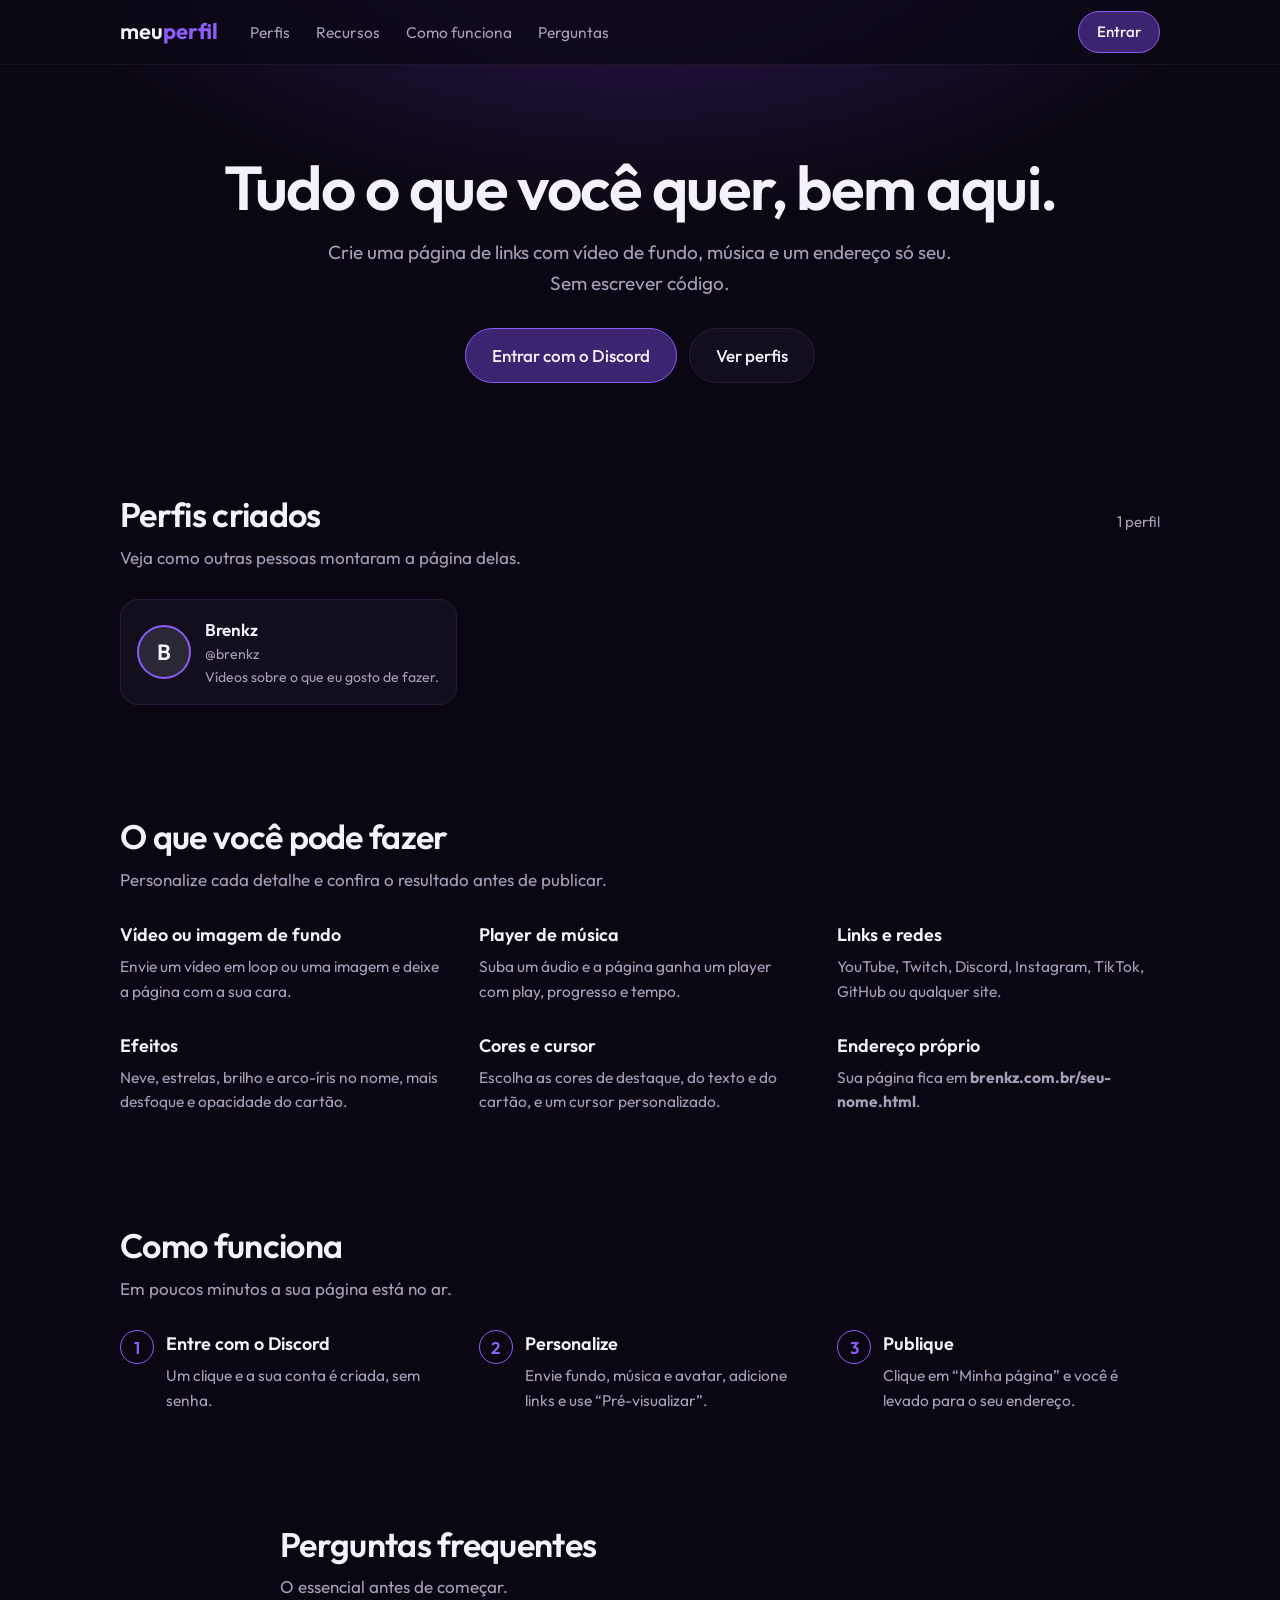
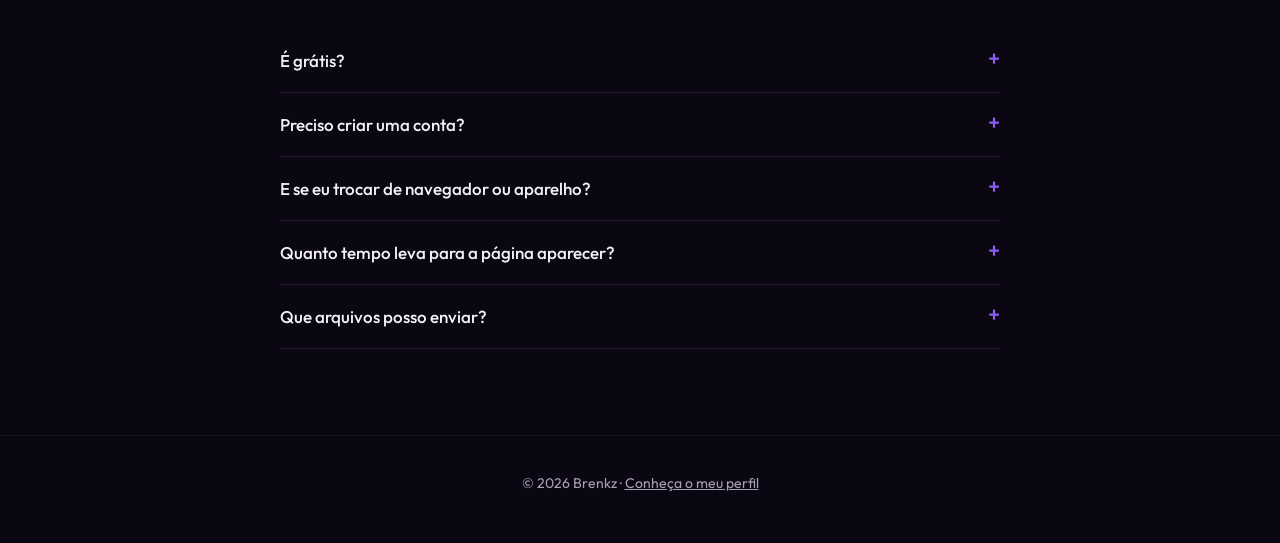
==== index.html @ ff1f41f5 "inicio" ====
<!DOCTYPE html>
<html lang="pt-BR">
<head>
<meta charset="UTF-8">
<meta name="viewport" content="width=device-width,initial-scale=1,viewport-fit=cover">
<title>Brenkz · Crie sua página de links</title>
<meta name="description" content="Crie uma página de links moderna, com vídeo de fundo, música e link próprio, e veja os perfis já criados.">
<link rel="icon" type="image/svg+xml" href="assets/img/favicon.svg">
<link rel="icon" type="image/png" href="assets/img/favicon.png">
<link rel="preconnect" href="https://fonts.googleapis.com">
<link rel="preconnect" href="https://fonts.gstatic.com" crossorigin>
<link href="https://fonts.googleapis.com/css2?family=Outfit:wght@400;500;600&display=swap" rel="stylesheet">
<style>
:root{color-scheme:dark;--bg:#0b0712;--card:#130e1d;--line:#261c38;--ink:#f4f1fa;--mut:#a69fb8;--ac:#8b5cf6;--acd:#3b2470;--font:"Outfit",system-ui,sans-serif}
*{box-sizing:border-box}
html{scroll-behavior:smooth;scroll-padding-top:84px}
body{margin:0;background:radial-gradient(900px 480px at 50% -120px,#33195f,transparent 70%),var(--bg);color:var(--ink);font:17px/1.6 var(--font);overflow-x:hidden}
a{color:inherit}
:focus-visible{outline:2px solid var(--ac);outline-offset:3px}
.wrap{width:min(1040px,92vw);margin:0 auto}

/* menu */
header{position:sticky;top:0;z-index:20;background:rgba(11,7,18,.72);backdrop-filter:blur(14px);-webkit-backdrop-filter:blur(14px);border-bottom:1px solid rgba(255,255,255,.06)}
.nav{display:flex;align-items:center;gap:32px;height:64px}
.logo{font-size:22px;font-weight:600;text-decoration:none}
.logo b{color:var(--ac)}
.links{display:flex;gap:26px;margin-right:auto}
.links a{color:var(--mut);text-decoration:none;font-size:15.5px}
.links a:hover{color:var(--ink)}
.btn{display:inline-flex;align-items:center;justify-content:center;padding:11px 22px;border-radius:999px;border:1px solid var(--line);background:var(--card);color:var(--ink);font-weight:500;text-decoration:none}
.btn:hover{border-color:var(--ac)}
.btn.pri{background:var(--acd);border-color:var(--ac)}
.btn.pri:hover{background:#4a2c8a}
.nav .btn{padding:8px 18px;font-size:15px}

/* topo */
.hero{text-align:center;padding:88px 0 56px}
h1{font-size:clamp(36px,6vw,62px);line-height:1.1;font-weight:600;letter-spacing:-.025em;margin:0 auto 16px;max-width:14em}
.hero p{color:var(--mut);font-size:clamp(17px,2vw,19px);max-width:34em;margin:0 auto 30px}
.cta{display:flex;gap:12px;justify-content:center;flex-wrap:wrap}
.cta .btn{padding:13px 26px}

/* seções */
section{padding:56px 0}
h2{font-size:clamp(26px,3.6vw,34px);line-height:1.2;font-weight:600;margin:0 0 8px;letter-spacing:-.02em}
.sub{color:var(--mut);margin:0 0 28px}
.head{display:flex;align-items:baseline;justify-content:space-between;gap:16px;flex-wrap:wrap}
.cnt{color:var(--mut);font-size:15px}

/* perfis */
.grid{display:grid;grid-template-columns:repeat(auto-fill,minmax(250px,1fr));gap:14px}
.pf{display:flex;align-items:center;gap:14px;padding:16px;border-radius:18px;border:1px solid var(--line);background:var(--card);text-decoration:none;transition:border-color .15s,transform .15s}
.pf:hover{border-color:var(--ac);transform:translateY(-2px)}
.pf .av{width:54px;height:54px;border-radius:50%;background:#2b2735;border:2px solid var(--ac);display:grid;place-items:center;font-weight:600;font-size:22px;overflow:hidden;flex:none}
.pf .av img{width:100%;height:100%;object-fit:cover}
.pf .tx{min-width:0;display:flex;flex-direction:column}
.pf b{font-weight:600;overflow:hidden;text-overflow:ellipsis;white-space:nowrap}
.pf small{color:var(--mut)}
.pf em{font-style:normal;color:var(--mut);font-size:14px;overflow:hidden;text-overflow:ellipsis;white-space:nowrap}

/* recursos e passos */
.feat{display:grid;grid-template-columns:repeat(auto-fit,minmax(280px,1fr));gap:28px 36px}
.feat h3{margin:0 0 4px;font-size:18px;font-weight:600}
.feat p{margin:0;color:var(--mut);font-size:15.5px}
.steps{counter-reset:s}
.steps div{position:relative;padding-left:46px}
.steps div::before{counter-increment:s;content:counter(s);position:absolute;left:0;top:0;width:32px;height:32px;border-radius:50%;border:1px solid var(--ac);color:var(--ac);display:grid;place-items:center;font-weight:600}
details{border-bottom:1px solid var(--line)}
summary{cursor:pointer;padding:18px 0;font-weight:500;list-style:none;display:flex;justify-content:space-between;gap:12px}
summary::-webkit-details-marker{display:none}
summary::after{content:"+";color:var(--ac);font-size:22px;line-height:1}
details[open] summary::after{content:"–"}
details p{margin:0 0 18px;color:var(--mut)}
footer{padding:36px 0 48px;color:var(--mut);font-size:14px;text-align:center;border-top:1px solid rgba(255,255,255,.06);margin-top:30px}

@media(max-width:720px){
  .nav{flex-wrap:wrap;height:auto;padding:12px 0 10px;gap:10px 16px}
  .logo{margin-right:auto}
  .links{order:3;width:100%;overflow-x:auto;gap:22px;margin:0}
  .hero{padding-top:56px}
}
@media(prefers-reduced-motion:reduce){html{scroll-behavior:auto}*{transition:none!important}}
</style>
</head>
<body>

<header>
  <div class="wrap nav">
    <a class="logo" href="index.html">meu<b>perfil</b></a>
    <nav class="links" aria-label="Principal">
      <a href="#perfis">Perfis</a>
      <a href="#recursos">Recursos</a>
      <a href="#como">Como funciona</a>
      <a href="#faq">Perguntas</a>
    </nav>
    <a class="btn pri" id="navbtn" href="conta.html">Entrar</a>
  </div>
</header>

<main>
  <div class="wrap hero">
    <h1>Tudo o que você quer, bem aqui.</h1>
    <p>Crie uma página de links com vídeo de fundo, música e um endereço só seu. Sem escrever código.</p>
    <div class="cta">
      <a class="btn pri" href="conta.html">Entrar com o Discord</a>
      <a class="btn" href="#perfis">Ver perfis</a>
    </div>
  </div>

  <section id="perfis">
    <div class="wrap">
      <div class="head"><h2>Perfis criados</h2><span class="cnt" id="cnt"></span></div>
      <p class="sub">Veja como outras pessoas montaram a página delas.</p>
      <div class="grid" id="lista" aria-live="polite"></div>
    </div>
  </section>

  <section id="recursos">
    <div class="wrap">
      <h2>O que você pode fazer</h2>
      <p class="sub">Personalize cada detalhe e confira o resultado antes de publicar.</p>
      <div class="feat">
        <div><h3>Vídeo ou imagem de fundo</h3><p>Envie um vídeo em loop ou uma imagem e deixe a página com a sua cara.</p></div>
        <div><h3>Player de música</h3><p>Suba um áudio e a página ganha um player com play, progresso e tempo.</p></div>
        <div><h3>Links e redes</h3><p>YouTube, Twitch, Discord, Instagram, TikTok, GitHub ou qualquer site.</p></div>
        <div><h3>Efeitos</h3><p>Neve, estrelas, brilho e arco-íris no nome, mais desfoque e opacidade do cartão.</p></div>
        <div><h3>Cores e cursor</h3><p>Escolha as cores de destaque, do texto e do cartão, e um cursor personalizado.</p></div>
        <div><h3>Endereço próprio</h3><p>Sua página fica em <b>brenkz.com.br/seu-nome.html</b>.</p></div>
      </div>
    </div>
  </section>

  <section id="como">
    <div class="wrap">
      <h2>Como funciona</h2>
      <p class="sub">Em poucos minutos a sua página está no ar.</p>
      <div class="feat steps">
        <div><h3>Entre com o Discord</h3><p>Um clique e a sua conta é criada, sem senha.</p></div>
        <div><h3>Personalize</h3><p>Envie fundo, música e avatar, adicione links e use “Pré-visualizar”.</p></div>
        <div><h3>Publique</h3><p>Clique em “Minha página” e você é levado para o seu endereço.</p></div>
      </div>
    </div>
  </section>

  <section id="faq">
    <div class="wrap" style="max-width:720px">
      <h2>Perguntas frequentes</h2>
      <p class="sub">O essencial antes de começar.</p>
      <details><summary>É grátis?</summary><p>Sim. Criar e publicar a sua página não custa nada.</p></details>
      <details><summary>Preciso criar uma conta?</summary><p>É só entrar com o Discord, e a conta é criada sozinha no primeiro acesso. Não existe senha para criar ou esquecer, e isso garante que o seu endereço só pode ser editado por você.</p></details>
      <details><summary>E se eu trocar de navegador ou aparelho?</summary><p>Entre com o mesmo Discord e você continua dono da sua página. Os arquivos e as configurações do painel ficam salvos no navegador, então em outro aparelho será preciso enviá-los de novo antes de atualizar a página.</p></details>
      <details><summary>Quanto tempo leva para a página aparecer?</summary><p>De 1 a 2 minutos depois de clicar em “Minha página”. O painel espera e leva você para lá automaticamente.</p></details>
      <details><summary>Que arquivos posso enviar?</summary><p>Imagens PNG, JPG, WEBP e GIF, vídeos MP4 e WEBM e áudios MP3, OGG e WAV, até 20 MB no total.</p></details>
    </div>
  </section>
</main>

<footer><div class="wrap">© 2026 Brenkz · <a href="brenkz.html">Conheça o meu perfil</a></div></footer>

<script>
(function(){
var API="https://painel-brenkz.bre-uccelli.workers.dev";

/* botão do menu muda quando a pessoa já tem conta */
var t=localStorage.getItem("conta-token");
if(t)fetch(API+"/me",{headers:{Authorization:"Bearer "+t}}).then(function(r){return r.ok?r.json():null}).then(function(m){
  if(!m)return;var b=document.getElementById("navbtn");
  b.textContent=m.discord?"Meu painel":"Conectar Discord";b.href=m.discord?"painel.html":"conta.html"}).catch(function(){});

/* lista de perfis */
var box=document.getElementById("lista"),cnt=document.getElementById("cnt");
var base=[{u:"brenkz",n:"Brenkz",d:"Vídeos sobre o que eu gosto de fazer.",a:"",href:"brenkz.html"}];
var AV=/^(assets\/perfis\/[a-z0-9-]+\/avatar\.(png|jpg|webp|gif)|https:\/\/cdn\.discordapp\.com\/avatars\/[0-9]+\/[A-Za-z0-9_]+\.png\?size=128)$/;
function card(p){
  var a=document.createElement("a");a.className="pf";a.href=p.href||(encodeURIComponent(p.u)+".html");
  var av=document.createElement("span");av.className="av";
  if(p.a&&AV.test(p.a)){var im=document.createElement("img");im.src=p.a;im.alt="";im.loading="lazy";av.appendChild(im)}
  else av.textContent=String(p.n||p.u).charAt(0).toUpperCase();
  var x=document.createElement("span");x.className="tx";
  var b=document.createElement("b");b.textContent=p.n||p.u;
  var s=document.createElement("small");s.textContent="@"+p.u;
  x.appendChild(b);x.appendChild(s);
  if(p.d){var d=document.createElement("em");d.textContent=p.d;x.appendChild(d)}
  a.appendChild(av);a.appendChild(x);return a;
}
function render(list){
  box.textContent="";list.forEach(function(p){box.appendChild(card(p))});
  cnt.textContent=list.length+(list.length===1?" perfil":" perfis");
}
render(base);
fetch(API+"/perfis").then(function(r){return r.ok?r.json():{perfis:[]}})
  .then(function(j){render(base.concat((j.perfis||[]).filter(function(p){return p&&/^[a-z0-9-]+$/.test(p.u)})))})
  .catch(function(){});
})();
</script>
</body>
</html>
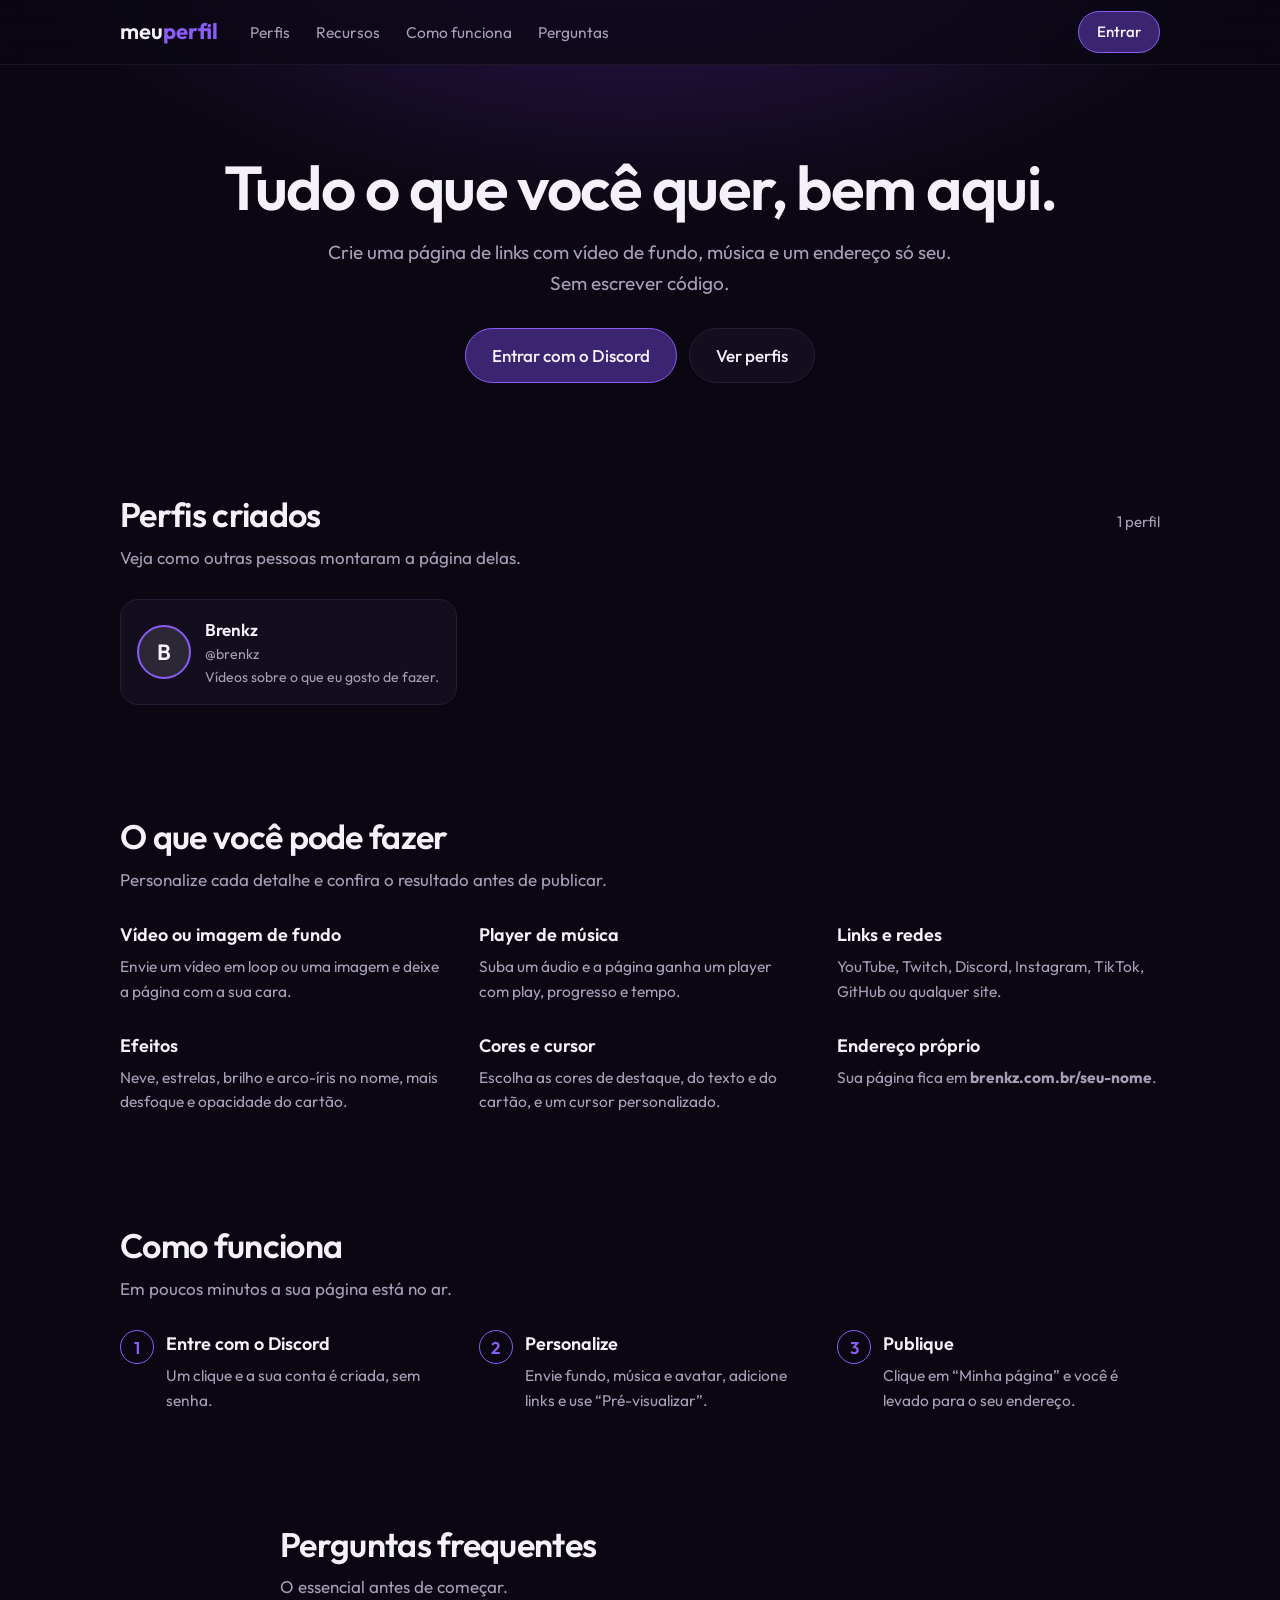
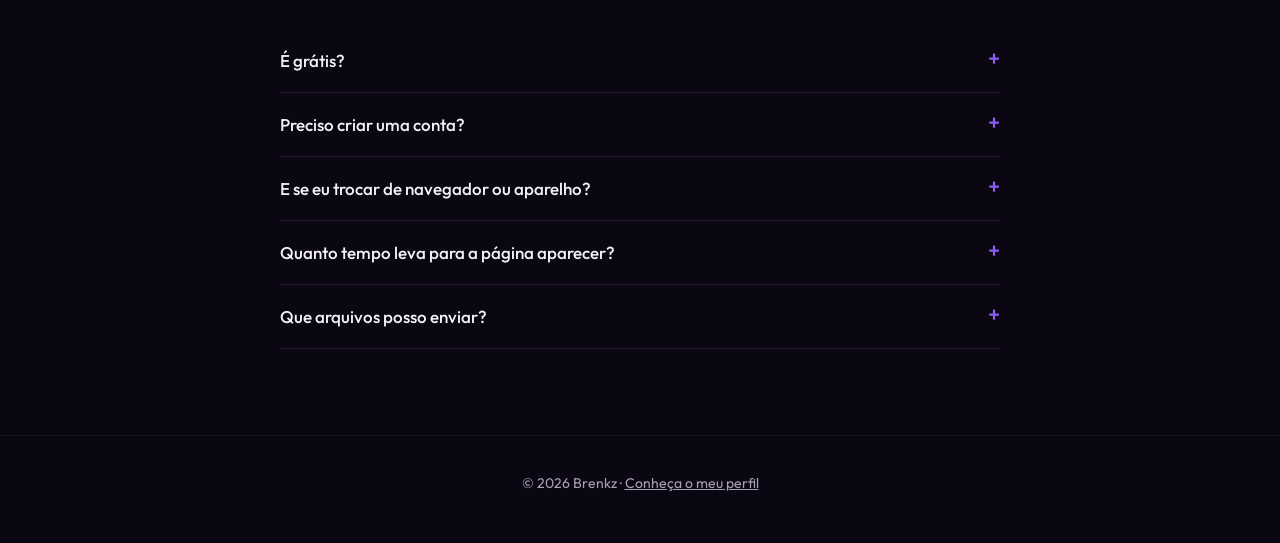
==== commit 0f75dff2: "Endereços sem .html no final Links e redirecionamentos do site e do Worker passam a usar /conta, /pa" ====
--- a/index.html
+++ b/index.html
@@ -2,6 +2,7 @@
 <html lang="pt-BR">
 <head>
 <meta charset="UTF-8">
+<script>(function(){var p=location.pathname;if(/\.html$/.test(p)){p=p.replace(/(^|\/)index\.html$/,"$1").replace(/\.html$/,"");history.replaceState(null,"",p+location.search+location.hash)}})()</script>
 <meta name="viewport" content="width=device-width,initial-scale=1,viewport-fit=cover">
 <title>Brenkz · Crie sua página de links</title>
 <meta name="description" content="Crie uma página de links moderna, com vídeo de fundo, música e link próprio, e veja os perfis já criados.">
@@ -86,14 +87,14 @@
 
 <header>
   <div class="wrap nav">
-    <a class="logo" href="index.html">meu<b>perfil</b></a>
+    <a class="logo" href="./">meu<b>perfil</b></a>
     <nav class="links" aria-label="Principal">
       <a href="#perfis">Perfis</a>
       <a href="#recursos">Recursos</a>
       <a href="#como">Como funciona</a>
       <a href="#faq">Perguntas</a>
     </nav>
-    <a class="btn pri" id="navbtn" href="conta.html">Entrar</a>
+    <a class="btn pri" id="navbtn" href="conta">Entrar</a>
   </div>
 </header>
 
@@ -102,7 +103,7 @@
     <h1>Tudo o que você quer, bem aqui.</h1>
     <p>Crie uma página de links com vídeo de fundo, música e um endereço só seu. Sem escrever código.</p>
     <div class="cta">
-      <a class="btn pri" href="conta.html">Entrar com o Discord</a>
+      <a class="btn pri" href="conta">Entrar com o Discord</a>
       <a class="btn" href="#perfis">Ver perfis</a>
     </div>
   </div>
@@ -125,7 +126,7 @@
         <div><h3>Links e redes</h3><p>YouTube, Twitch, Discord, Instagram, TikTok, GitHub ou qualquer site.</p></div>
         <div><h3>Efeitos</h3><p>Neve, estrelas, brilho e arco-íris no nome, mais desfoque e opacidade do cartão.</p></div>
         <div><h3>Cores e cursor</h3><p>Escolha as cores de destaque, do texto e do cartão, e um cursor personalizado.</p></div>
-        <div><h3>Endereço próprio</h3><p>Sua página fica em <b>brenkz.com.br/seu-nome.html</b>.</p></div>
+        <div><h3>Endereço próprio</h3><p>Sua página fica em <b>brenkz.com.br/seu-nome</b>.</p></div>
       </div>
     </div>
   </section>
@@ -155,7 +156,7 @@
   </section>
 </main>
 
-<footer><div class="wrap">© 2026 Brenkz · <a href="brenkz.html">Conheça o meu perfil</a></div></footer>
+<footer><div class="wrap">© 2026 Brenkz · <a href="brenkz">Conheça o meu perfil</a></div></footer>
 
 <script>
 (function(){
@@ -165,14 +166,14 @@
 var t=localStorage.getItem("conta-token");
 if(t)fetch(API+"/me",{headers:{Authorization:"Bearer "+t}}).then(function(r){return r.ok?r.json():null}).then(function(m){
   if(!m)return;var b=document.getElementById("navbtn");
-  b.textContent=m.discord?"Meu painel":"Conectar Discord";b.href=m.discord?"painel.html":"conta.html"}).catch(function(){});
+  b.textContent=m.discord?"Meu painel":"Conectar Discord";b.href=m.discord?"painel":"conta"}).catch(function(){});
 
 /* lista de perfis */
 var box=document.getElementById("lista"),cnt=document.getElementById("cnt");
-var base=[{u:"brenkz",n:"Brenkz",d:"Vídeos sobre o que eu gosto de fazer.",a:"",href:"brenkz.html"}];
+var base=[{u:"brenkz",n:"Brenkz",d:"Vídeos sobre o que eu gosto de fazer.",a:"",href:"brenkz"}];
 var AV=/^(assets\/perfis\/[a-z0-9-]+\/avatar\.(png|jpg|webp|gif)|https:\/\/cdn\.discordapp\.com\/avatars\/[0-9]+\/[A-Za-z0-9_]+\.png\?size=128)$/;
 function card(p){
-  var a=document.createElement("a");a.className="pf";a.href=p.href||(encodeURIComponent(p.u)+".html");
+  var a=document.createElement("a");a.className="pf";a.href=p.href||(encodeURIComponent(p.u));
   var av=document.createElement("span");av.className="av";
   if(p.a&&AV.test(p.a)){var im=document.createElement("img");im.src=p.a;im.alt="";im.loading="lazy";av.appendChild(im)}
   else av.textContent=String(p.n||p.u).charAt(0).toUpperCase();
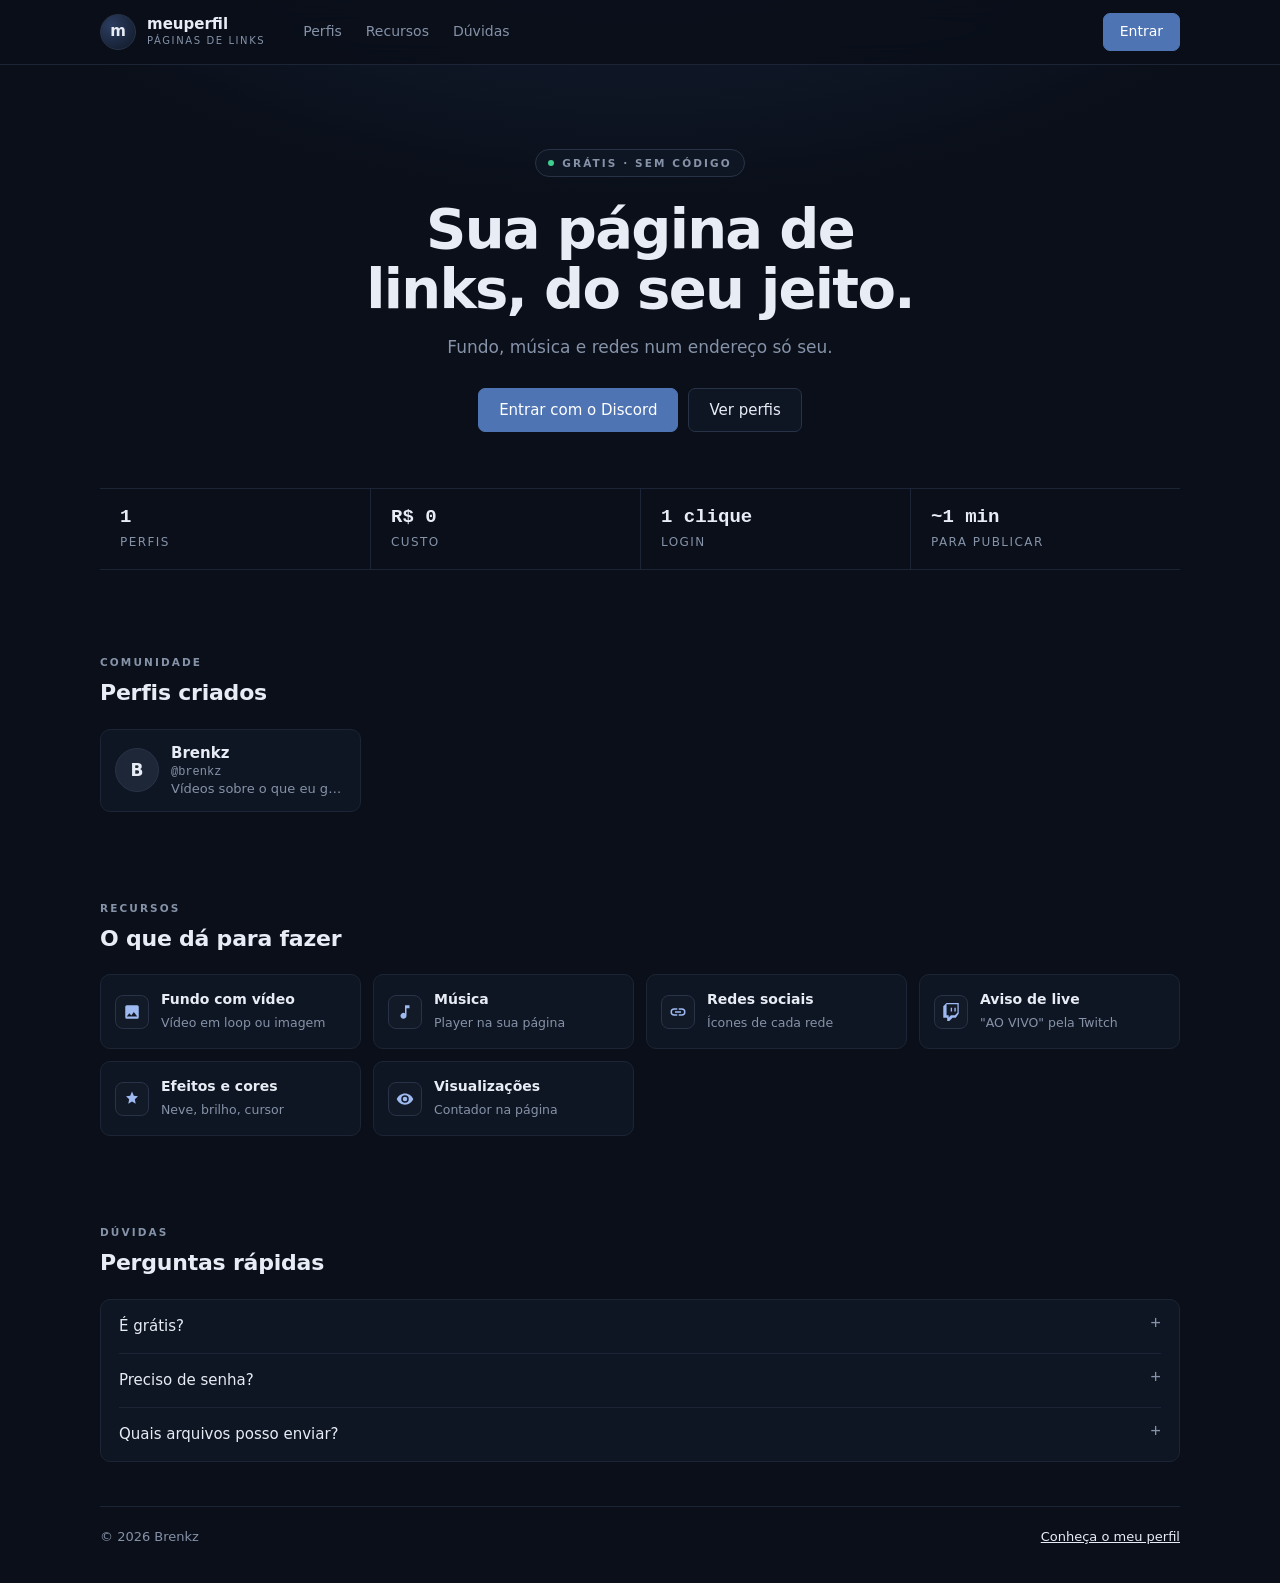
==== commit 4ceeb6d3: "Página inicial no visual do painel e com menos texto Tema azul-marinho com Inter e JetBrains Mono, f" ====
--- a/index.html
+++ b/index.html
@@ -5,80 +5,89 @@
 <script>(function(){var p=location.pathname;if(/\.html$/.test(p)){p=p.replace(/(^|\/)index\.html$/,"$1").replace(/\.html$/,"");history.replaceState(null,"",p+location.search+location.hash)}})()</script>
 <meta name="viewport" content="width=device-width,initial-scale=1,viewport-fit=cover">
 <title>Brenkz · Crie sua página de links</title>
-<meta name="description" content="Crie uma página de links moderna, com vídeo de fundo, música e link próprio, e veja os perfis já criados.">
+<meta name="description" content="Crie uma página de links com fundo, música e endereço próprio.">
 <link rel="icon" type="image/svg+xml" href="assets/img/favicon.svg">
 <link rel="icon" type="image/png" href="assets/img/favicon.png">
 <link rel="preconnect" href="https://fonts.googleapis.com">
 <link rel="preconnect" href="https://fonts.gstatic.com" crossorigin>
-<link href="https://fonts.googleapis.com/css2?family=Outfit:wght@400;500;600&display=swap" rel="stylesheet">
+<link href="https://fonts.googleapis.com/css2?family=Inter:wght@400;500;600;700&family=JetBrains+Mono:wght@500;600&display=swap" rel="stylesheet">
 <style>
-:root{color-scheme:dark;--bg:#0b0712;--card:#130e1d;--line:#261c38;--ink:#f4f1fa;--mut:#a69fb8;--ac:#8b5cf6;--acd:#3b2470;--font:"Outfit",system-ui,sans-serif}
+:root{color-scheme:dark;--bg:#0a0f19;--card:#0f1623;--row:#121a28;--line:#1c2535;--line2:#283347;--ink:#e7ecf5;--mut:#8592a8;--dim:#5d6a80;--ac:#4f74b3;--ok:#3ecf8e;--font:"Inter",system-ui,sans-serif;--mono:"JetBrains Mono",ui-monospace,monospace}
 *{box-sizing:border-box}
-html{scroll-behavior:smooth;scroll-padding-top:84px}
-body{margin:0;background:radial-gradient(900px 480px at 50% -120px,#33195f,transparent 70%),var(--bg);color:var(--ink);font:17px/1.6 var(--font);overflow-x:hidden}
+html{scroll-behavior:smooth;scroll-padding-top:76px}
+body{margin:0;background:radial-gradient(1000px 520px at 50% -160px,#16233b,transparent 70%),var(--bg);color:var(--ink);font:15px/1.55 var(--font);overflow-x:hidden}
 a{color:inherit}
 :focus-visible{outline:2px solid var(--ac);outline-offset:3px}
-.wrap{width:min(1040px,92vw);margin:0 auto}
-
-/* menu */
-header{position:sticky;top:0;z-index:20;background:rgba(11,7,18,.72);backdrop-filter:blur(14px);-webkit-backdrop-filter:blur(14px);border-bottom:1px solid rgba(255,255,255,.06)}
-.nav{display:flex;align-items:center;gap:32px;height:64px}
-.logo{font-size:22px;font-weight:600;text-decoration:none}
-.logo b{color:var(--ac)}
-.links{display:flex;gap:26px;margin-right:auto}
-.links a{color:var(--mut);text-decoration:none;font-size:15.5px}
-.links a:hover{color:var(--ink)}
-.btn{display:inline-flex;align-items:center;justify-content:center;padding:11px 22px;border-radius:999px;border:1px solid var(--line);background:var(--card);color:var(--ink);font-weight:500;text-decoration:none}
-.btn:hover{border-color:var(--ac)}
-.btn.pri{background:var(--acd);border-color:var(--ac)}
-.btn.pri:hover{background:#4a2c8a}
-.nav .btn{padding:8px 18px;font-size:15px}
+svg{width:18px;height:18px;fill:currentColor;flex:none}
+.wrap{width:min(1080px,100% - 32px);margin:0 auto}
 
 /* topo */
-.hero{text-align:center;padding:88px 0 56px}
-h1{font-size:clamp(36px,6vw,62px);line-height:1.1;font-weight:600;letter-spacing:-.025em;margin:0 auto 16px;max-width:14em}
-.hero p{color:var(--mut);font-size:clamp(17px,2vw,19px);max-width:34em;margin:0 auto 30px}
-.cta{display:flex;gap:12px;justify-content:center;flex-wrap:wrap}
-.cta .btn{padding:13px 26px}
+header{position:sticky;top:0;z-index:20;background:rgba(10,15,25,.86);backdrop-filter:blur(12px);-webkit-backdrop-filter:blur(12px);border-bottom:1px solid var(--line)}
+.nav{display:flex;align-items:center;gap:28px;height:64px}
+.brand{display:flex;align-items:center;gap:11px;text-decoration:none}
+.brand .mk{width:36px;height:36px;border-radius:50%;border:1px solid var(--line2);background:radial-gradient(circle at 30% 30%,#2b3d60,#101826);display:grid;place-items:center;font-weight:700;font-size:15px}
+.brand b{display:block;font-size:15px;font-weight:600;line-height:1.2}
+.brand small{display:block;font-size:10px;letter-spacing:.16em;text-transform:uppercase;color:var(--mut)}
+.links{display:flex;gap:4px;margin-right:auto}
+.links a{color:var(--mut);text-decoration:none;font-size:14px;font-weight:500;padding:6px 10px;border-radius:7px}
+.links a:hover{color:var(--ink);background:var(--row)}
+.btn{display:inline-flex;align-items:center;justify-content:center;gap:8px;height:38px;padding:0 16px;border-radius:7px;border:1px solid var(--line2);background:var(--card);color:var(--ink);font-weight:500;font-size:14px;text-decoration:none;white-space:nowrap}
+.btn:hover{border-color:#3a4862;background:#131c2b}
+.btn.pri{background:var(--ac);border-color:var(--ac);color:#fff}
+.btn.pri:hover{background:#5b82c4;border-color:#5b82c4}
+.btn.big{height:44px;padding:0 20px;font-size:15px}
+
+/* destaque */
+.kick{display:block;font-size:10.5px;letter-spacing:.2em;text-transform:uppercase;color:var(--mut);font-weight:600;margin-bottom:6px}
+.hero{padding:84px 0 40px;text-align:center}
+.hero .kick{display:inline-flex;align-items:center;gap:8px;height:28px;padding:0 12px;border:1px solid var(--line2);border-radius:99px;background:var(--card);margin-bottom:22px}
+.dot::before{content:"";display:inline-block;width:6px;height:6px;border-radius:50%;background:var(--ok)}
+h1{font-size:clamp(34px,5.4vw,56px);line-height:1.08;font-weight:700;letter-spacing:-.03em;margin:0 auto 14px;max-width:17em;text-wrap:balance}
+.hero p{color:var(--mut);font-size:clamp(15px,1.8vw,17px);margin:0 auto 28px}
+.cta{display:flex;gap:10px;justify-content:center;flex-wrap:wrap}
+.strip{display:grid;grid-template-columns:repeat(4,minmax(0,1fr));margin-top:56px;border-top:1px solid var(--line);border-bottom:1px solid var(--line);text-align:left}
+.st{padding:16px 20px;border-left:1px solid var(--line)}
+.st:first-child{border-left:0}
+.st b{display:block;font:600 19px/1.3 var(--mono)}
+.st small{color:var(--mut);font-size:12px;text-transform:uppercase;letter-spacing:.12em}
 
 /* seções */
-section{padding:56px 0}
-h2{font-size:clamp(26px,3.6vw,34px);line-height:1.2;font-weight:600;margin:0 0 8px;letter-spacing:-.02em}
-.sub{color:var(--mut);margin:0 0 28px}
-.head{display:flex;align-items:baseline;justify-content:space-between;gap:16px;flex-wrap:wrap}
-.cnt{color:var(--mut);font-size:15px}
+section{padding:44px 0}
+h2{font-size:22px;font-weight:600;margin:0;letter-spacing:-.01em}
+.head{display:flex;align-items:flex-end;justify-content:space-between;gap:16px;margin-bottom:18px}
 
-/* perfis */
-.grid{display:grid;grid-template-columns:repeat(auto-fill,minmax(250px,1fr));gap:14px}
-.pf{display:flex;align-items:center;gap:14px;padding:16px;border-radius:18px;border:1px solid var(--line);background:var(--card);text-decoration:none;transition:border-color .15s,transform .15s}
-.pf:hover{border-color:var(--ac);transform:translateY(-2px)}
-.pf .av{width:54px;height:54px;border-radius:50%;background:#2b2735;border:2px solid var(--ac);display:grid;place-items:center;font-weight:600;font-size:22px;overflow:hidden;flex:none}
+.grid{display:grid;grid-template-columns:repeat(auto-fill,minmax(250px,1fr));gap:12px}
+.pf{display:flex;align-items:center;gap:12px;padding:12px 14px;border-radius:10px;border:1px solid var(--line);background:var(--card);text-decoration:none;transition:border-color .15s,background .15s}
+.pf:hover{border-color:var(--ac);background:#111a29}
+.pf .av{width:44px;height:44px;border-radius:50%;background:#1d2738;border:1px solid var(--line2);display:grid;place-items:center;font-weight:600;font-size:17px;overflow:hidden;flex:none}
 .pf .av img{width:100%;height:100%;object-fit:cover}
 .pf .tx{min-width:0;display:flex;flex-direction:column}
 .pf b{font-weight:600;overflow:hidden;text-overflow:ellipsis;white-space:nowrap}
-.pf small{color:var(--mut)}
-.pf em{font-style:normal;color:var(--mut);font-size:14px;overflow:hidden;text-overflow:ellipsis;white-space:nowrap}
+.pf small{color:var(--mut);font:500 12px var(--mono)}
+.pf em{font-style:normal;color:var(--mut);font-size:13px;overflow:hidden;text-overflow:ellipsis;white-space:nowrap}
 
-/* recursos e passos */
-.feat{display:grid;grid-template-columns:repeat(auto-fit,minmax(280px,1fr));gap:28px 36px}
-.feat h3{margin:0 0 4px;font-size:18px;font-weight:600}
-.feat p{margin:0;color:var(--mut);font-size:15.5px}
-.steps{counter-reset:s}
-.steps div{position:relative;padding-left:46px}
-.steps div::before{counter-increment:s;content:counter(s);position:absolute;left:0;top:0;width:32px;height:32px;border-radius:50%;border:1px solid var(--ac);color:var(--ac);display:grid;place-items:center;font-weight:600}
+.feat{display:grid;grid-template-columns:repeat(auto-fit,minmax(240px,1fr));gap:12px}
+.ft{display:flex;gap:12px;align-items:center;padding:14px;border:1px solid var(--line);border-radius:10px;background:var(--card)}
+.ft i{width:34px;height:34px;border-radius:8px;border:1px solid var(--line2);background:var(--row);display:grid;place-items:center;color:#9fbaf0;flex:none}
+.ft b{display:block;font-weight:600;font-size:14px}
+.ft small{color:var(--mut);font-size:12.5px}
+
+.faq{border:1px solid var(--line);border-radius:10px;background:var(--card);padding:0 18px}
 details{border-bottom:1px solid var(--line)}
-summary{cursor:pointer;padding:18px 0;font-weight:500;list-style:none;display:flex;justify-content:space-between;gap:12px}
+details:last-child{border:0}
+summary{cursor:pointer;padding:15px 0;font-weight:500;list-style:none;display:flex;justify-content:space-between;gap:12px}
 summary::-webkit-details-marker{display:none}
-summary::after{content:"+";color:var(--ac);font-size:22px;line-height:1}
+summary::after{content:"+";color:var(--mut);font:500 18px/1 var(--mono)}
 details[open] summary::after{content:"–"}
-details p{margin:0 0 18px;color:var(--mut)}
-footer{padding:36px 0 48px;color:var(--mut);font-size:14px;text-align:center;border-top:1px solid rgba(255,255,255,.06);margin-top:30px}
+details p{margin:0 0 15px;color:var(--mut);font-size:14px}
+
+footer{display:flex;justify-content:space-between;gap:12px;flex-wrap:wrap;padding:20px 0 36px;color:var(--mut);font-size:13px;border-top:1px solid var(--line);margin-top:24px}
+footer a{color:var(--ink)}
 
 @media(max-width:720px){
-  .nav{flex-wrap:wrap;height:auto;padding:12px 0 10px;gap:10px 16px}
-  .logo{margin-right:auto}
-  .links{order:3;width:100%;overflow-x:auto;gap:22px;margin:0}
+  .nav{gap:12px}.links{display:none}.brand{margin-right:auto}.brand small{display:none}
   .hero{padding-top:56px}
+  .strip{grid-template-columns:1fr 1fr}.st{border-left:0;border-top:1px solid var(--line)}.st:nth-child(-n+2){border-top:0}.st:nth-child(even){border-left:1px solid var(--line)}
 }
 @media(prefers-reduced-motion:reduce){html{scroll-behavior:auto}*{transition:none!important}}
 </style>
@@ -87,76 +96,61 @@
 
 <header>
   <div class="wrap nav">
-    <a class="logo" href="./">meu<b>perfil</b></a>
+    <a class="brand" href="./"><span class="mk">m</span><span><b>meuperfil</b><small>Páginas de links</small></span></a>
     <nav class="links" aria-label="Principal">
       <a href="#perfis">Perfis</a>
       <a href="#recursos">Recursos</a>
-      <a href="#como">Como funciona</a>
-      <a href="#faq">Perguntas</a>
+      <a href="#faq">Dúvidas</a>
     </nav>
     <a class="btn pri" id="navbtn" href="conta">Entrar</a>
   </div>
 </header>
 
-<main>
-  <div class="wrap hero">
-    <h1>Tudo o que você quer, bem aqui.</h1>
-    <p>Crie uma página de links com vídeo de fundo, música e um endereço só seu. Sem escrever código.</p>
+<main class="wrap">
+  <div class="hero">
+    <span class="kick dot">Grátis · sem código</span>
+    <h1>Sua página de links, do seu jeito.</h1>
+    <p>Fundo, música e redes num endereço só seu.</p>
     <div class="cta">
-      <a class="btn pri" href="conta">Entrar com o Discord</a>
-      <a class="btn" href="#perfis">Ver perfis</a>
+      <a class="btn pri big" href="conta">Entrar com o Discord</a>
+      <a class="btn big" href="#perfis">Ver perfis</a>
+    </div>
+    <div class="strip">
+      <div class="st"><b id="cnt">—</b><small>Perfis</small></div>
+      <div class="st"><b>R$ 0</b><small>Custo</small></div>
+      <div class="st"><b>1 clique</b><small>Login</small></div>
+      <div class="st"><b>~1 min</b><small>Para publicar</small></div>
     </div>
   </div>
 
   <section id="perfis">
-    <div class="wrap">
-      <div class="head"><h2>Perfis criados</h2><span class="cnt" id="cnt"></span></div>
-      <p class="sub">Veja como outras pessoas montaram a página delas.</p>
-      <div class="grid" id="lista" aria-live="polite"></div>
-    </div>
+    <div class="head"><div><span class="kick">Comunidade</span><h2>Perfis criados</h2></div></div>
+    <div class="grid" id="lista" aria-live="polite"></div>
   </section>
 
   <section id="recursos">
-    <div class="wrap">
-      <h2>O que você pode fazer</h2>
-      <p class="sub">Personalize cada detalhe e confira o resultado antes de publicar.</p>
-      <div class="feat">
-        <div><h3>Vídeo ou imagem de fundo</h3><p>Envie um vídeo em loop ou uma imagem e deixe a página com a sua cara.</p></div>
-        <div><h3>Player de música</h3><p>Suba um áudio e a página ganha um player com play, progresso e tempo.</p></div>
-        <div><h3>Links e redes</h3><p>YouTube, Twitch, Discord, Instagram, TikTok, GitHub ou qualquer site.</p></div>
-        <div><h3>Efeitos</h3><p>Neve, estrelas, brilho e arco-íris no nome, mais desfoque e opacidade do cartão.</p></div>
-        <div><h3>Cores e cursor</h3><p>Escolha as cores de destaque, do texto e do cartão, e um cursor personalizado.</p></div>
-        <div><h3>Endereço próprio</h3><p>Sua página fica em <b>brenkz.com.br/seu-nome</b>.</p></div>
-      </div>
-    </div>
-  </section>
-
-  <section id="como">
-    <div class="wrap">
-      <h2>Como funciona</h2>
-      <p class="sub">Em poucos minutos a sua página está no ar.</p>
-      <div class="feat steps">
-        <div><h3>Entre com o Discord</h3><p>Um clique e a sua conta é criada, sem senha.</p></div>
-        <div><h3>Personalize</h3><p>Envie fundo, música e avatar, adicione links e use “Pré-visualizar”.</p></div>
-        <div><h3>Publique</h3><p>Clique em “Minha página” e você é levado para o seu endereço.</p></div>
-      </div>
+    <div class="head"><div><span class="kick">Recursos</span><h2>O que dá para fazer</h2></div></div>
+    <div class="feat">
+      <div class="ft"><i><svg viewBox="0 0 24 24" aria-hidden="true"><path d="M21 19V5a2 2 0 0 0-2-2H5a2 2 0 0 0-2 2v14a2 2 0 0 0 2 2h14a2 2 0 0 0 2-2zM8.5 13.5l2.5 3 3.5-4.5 4.5 6H5l3.5-4.5z"/></svg></i><div><b>Fundo com vídeo</b><small>Vídeo em loop ou imagem</small></div></div>
+      <div class="ft"><i><svg viewBox="0 0 24 24" aria-hidden="true"><path d="M12 3v10.55A4 4 0 1 0 14 17V7h4V3h-6z"/></svg></i><div><b>Música</b><small>Player na sua página</small></div></div>
+      <div class="ft"><i><svg viewBox="0 0 24 24" aria-hidden="true"><path d="M3.9 12a3.1 3.1 0 0 1 3.1-3.1h4V7H7a5 5 0 0 0 0 10h4v-1.9H7A3.1 3.1 0 0 1 3.9 12zM8 13h8v-2H8v2zm9-6h-4v1.9h4a3.1 3.1 0 0 1 0 6.2h-4V17h4a5 5 0 0 0 0-10z"/></svg></i><div><b>Redes sociais</b><small>Ícones de cada rede</small></div></div>
+      <div class="ft"><i><svg viewBox="0 0 24 24" aria-hidden="true"><path d="M11.6 11.2h1.8V6.4h-1.8v4.8zm4.9 0h1.8V6.4h-1.8v4.8zM6 0 1.7 4.3v15.4h5.2V24h2.9l4.3-4.3h4.3L22.3 14V0H6zm14.6 12.9-3.4 3.4h-5.4l-2.9 2.9v-2.9H6.1V1.7h14.5v11.2z"/></svg></i><div><b>Aviso de live</b><small>"AO VIVO" pela Twitch</small></div></div>
+      <div class="ft"><i><svg viewBox="0 0 24 24" aria-hidden="true"><path d="M12 2l2.4 5.6L20 8.4l-4.2 4 1.1 5.8L12 15.2 7.1 18.2l1.1-5.8L4 8.4l5.6-.8z"/></svg></i><div><b>Efeitos e cores</b><small>Neve, brilho, cursor</small></div></div>
+      <div class="ft"><i><svg viewBox="0 0 24 24" aria-hidden="true"><path d="M12 4.5C7 4.5 2.73 7.61 1 12c1.73 4.39 6 7.5 11 7.5s9.27-3.11 11-7.5c-1.73-4.39-6-7.5-11-7.5zM12 17a5 5 0 1 1 0-10 5 5 0 0 1 0 10zm0-8a3 3 0 1 0 0 6 3 3 0 0 0 0-6z"/></svg></i><div><b>Visualizações</b><small>Contador na página</small></div></div>
     </div>
   </section>
 
   <section id="faq">
-    <div class="wrap" style="max-width:720px">
-      <h2>Perguntas frequentes</h2>
-      <p class="sub">O essencial antes de começar.</p>
-      <details><summary>É grátis?</summary><p>Sim. Criar e publicar a sua página não custa nada.</p></details>
-      <details><summary>Preciso criar uma conta?</summary><p>É só entrar com o Discord, e a conta é criada sozinha no primeiro acesso. Não existe senha para criar ou esquecer, e isso garante que o seu endereço só pode ser editado por você.</p></details>
-      <details><summary>E se eu trocar de navegador ou aparelho?</summary><p>Entre com o mesmo Discord e você continua dono da sua página. Os arquivos e as configurações do painel ficam salvos no navegador, então em outro aparelho será preciso enviá-los de novo antes de atualizar a página.</p></details>
-      <details><summary>Quanto tempo leva para a página aparecer?</summary><p>De 1 a 2 minutos depois de clicar em “Minha página”. O painel espera e leva você para lá automaticamente.</p></details>
-      <details><summary>Que arquivos posso enviar?</summary><p>Imagens PNG, JPG, WEBP e GIF, vídeos MP4 e WEBM e áudios MP3, OGG e WAV, até 20 MB no total.</p></details>
+    <div class="head"><div><span class="kick">Dúvidas</span><h2>Perguntas rápidas</h2></div></div>
+    <div class="faq">
+      <details><summary>É grátis?</summary><p>Sim, criar e publicar não custa nada.</p></details>
+      <details><summary>Preciso de senha?</summary><p>Não. Você entra com o Discord e a conta é criada sozinha.</p></details>
+      <details><summary>Quais arquivos posso enviar?</summary><p>Imagens, vídeos MP4/WEBM e áudios MP3/OGG/WAV, até 20 MB no total.</p></details>
     </div>
   </section>
 </main>
 
-<footer><div class="wrap">© 2026 Brenkz · <a href="brenkz">Conheça o meu perfil</a></div></footer>
+<footer class="wrap"><span>© 2026 Brenkz</span><a href="brenkz">Conheça o meu perfil</a></footer>
 
 <script>
 (function(){
@@ -186,7 +180,7 @@
 }
 function render(list){
   box.textContent="";list.forEach(function(p){box.appendChild(card(p))});
-  cnt.textContent=list.length+(list.length===1?" perfil":" perfis");
+  cnt.textContent=list.length;
 }
 render(base);
 fetch(API+"/perfis").then(function(r){return r.ok?r.json():{perfis:[]}})
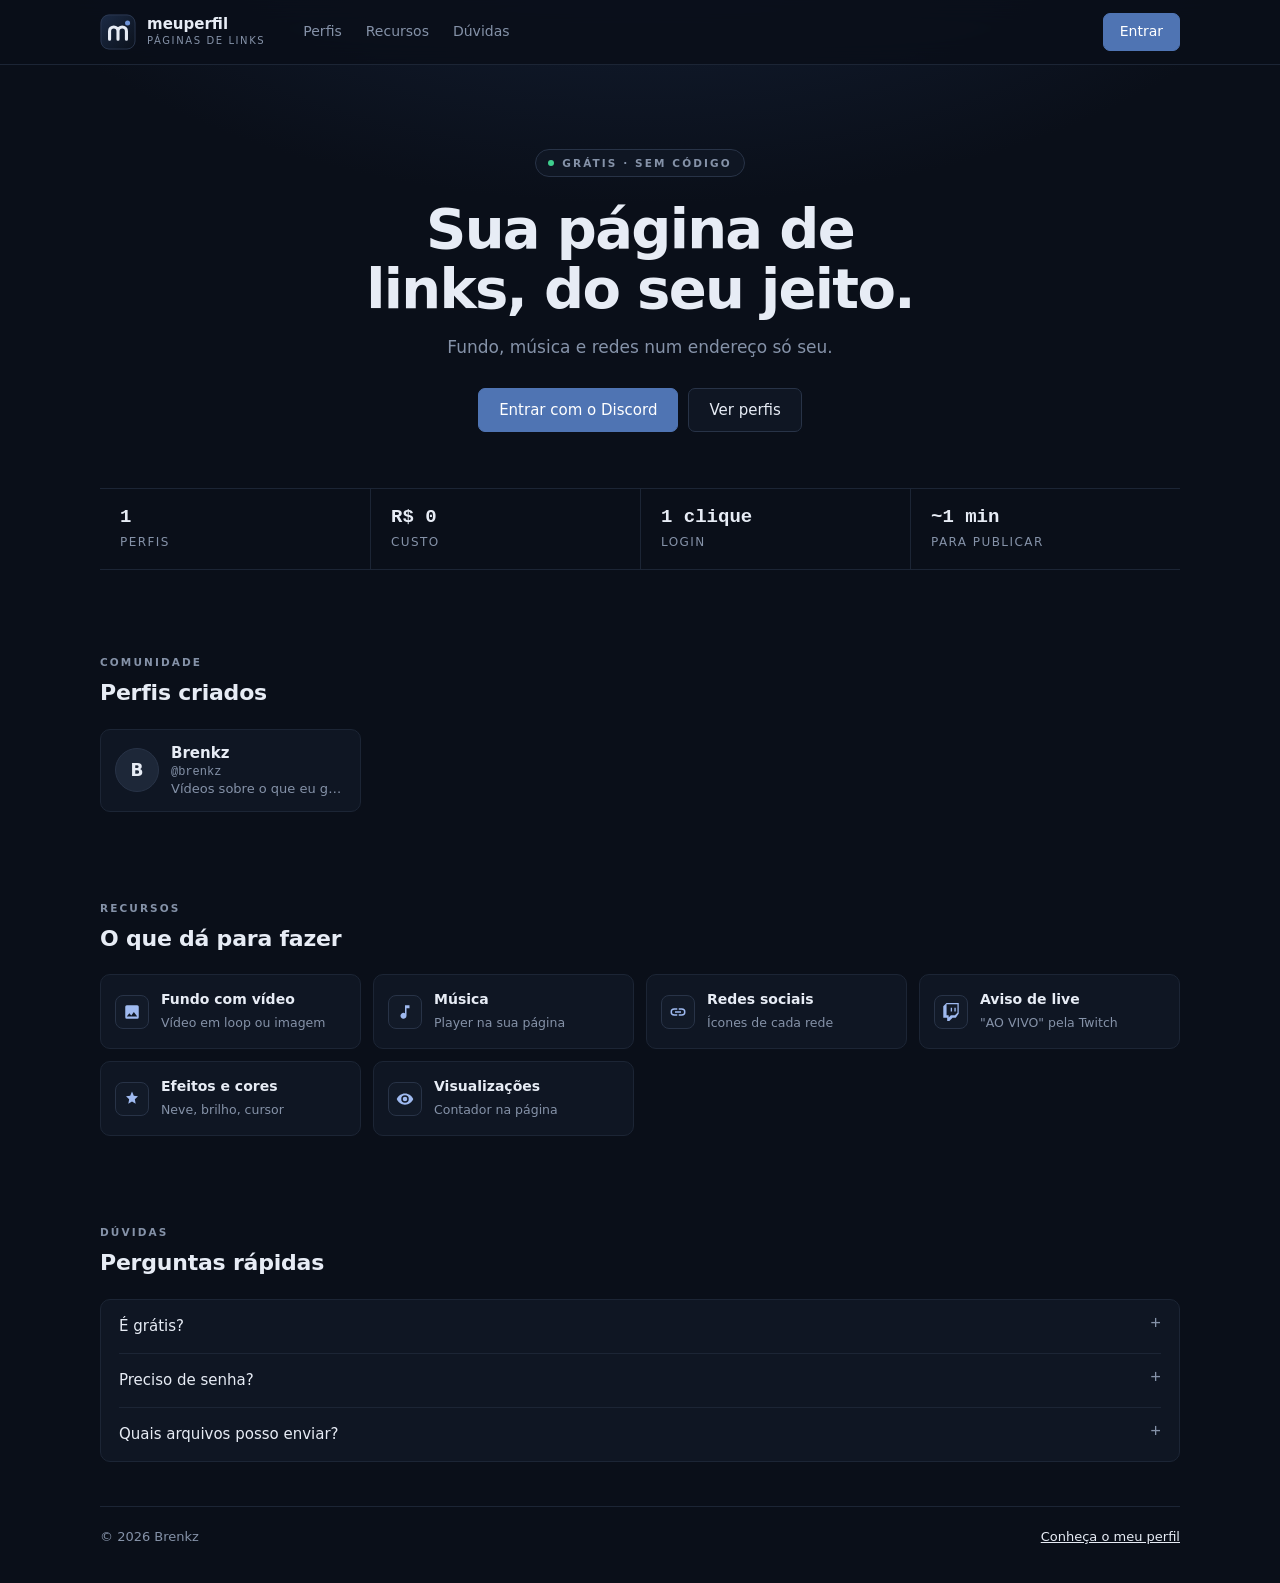
==== commit 214a68e5: "Novo ícone do site Um "m" claro sobre fundo azul-marinho com um ponto no azul de destaque, nas mesma" ====
--- a/index.html
+++ b/index.html
@@ -26,6 +26,7 @@
 .nav{display:flex;align-items:center;gap:28px;height:64px}
 .brand{display:flex;align-items:center;gap:11px;text-decoration:none}
 .brand .mk{width:36px;height:36px;border-radius:50%;border:1px solid var(--line2);background:radial-gradient(circle at 30% 30%,#2b3d60,#101826);display:grid;place-items:center;font-weight:700;font-size:15px}
+.brand img.mk{border:0;background:none;border-radius:0;display:block}
 .brand b{display:block;font-size:15px;font-weight:600;line-height:1.2}
 .brand small{display:block;font-size:10px;letter-spacing:.16em;text-transform:uppercase;color:var(--mut)}
 .links{display:flex;gap:4px;margin-right:auto}
@@ -96,7 +97,7 @@
 
 <header>
   <div class="wrap nav">
-    <a class="brand" href="./"><span class="mk">m</span><span><b>meuperfil</b><small>Páginas de links</small></span></a>
+    <a class="brand" href="./"><img class="mk" src="assets/img/favicon.svg" alt=""><span><b>meuperfil</b><small>Páginas de links</small></span></a>
     <nav class="links" aria-label="Principal">
       <a href="#perfis">Perfis</a>
       <a href="#recursos">Recursos</a>
